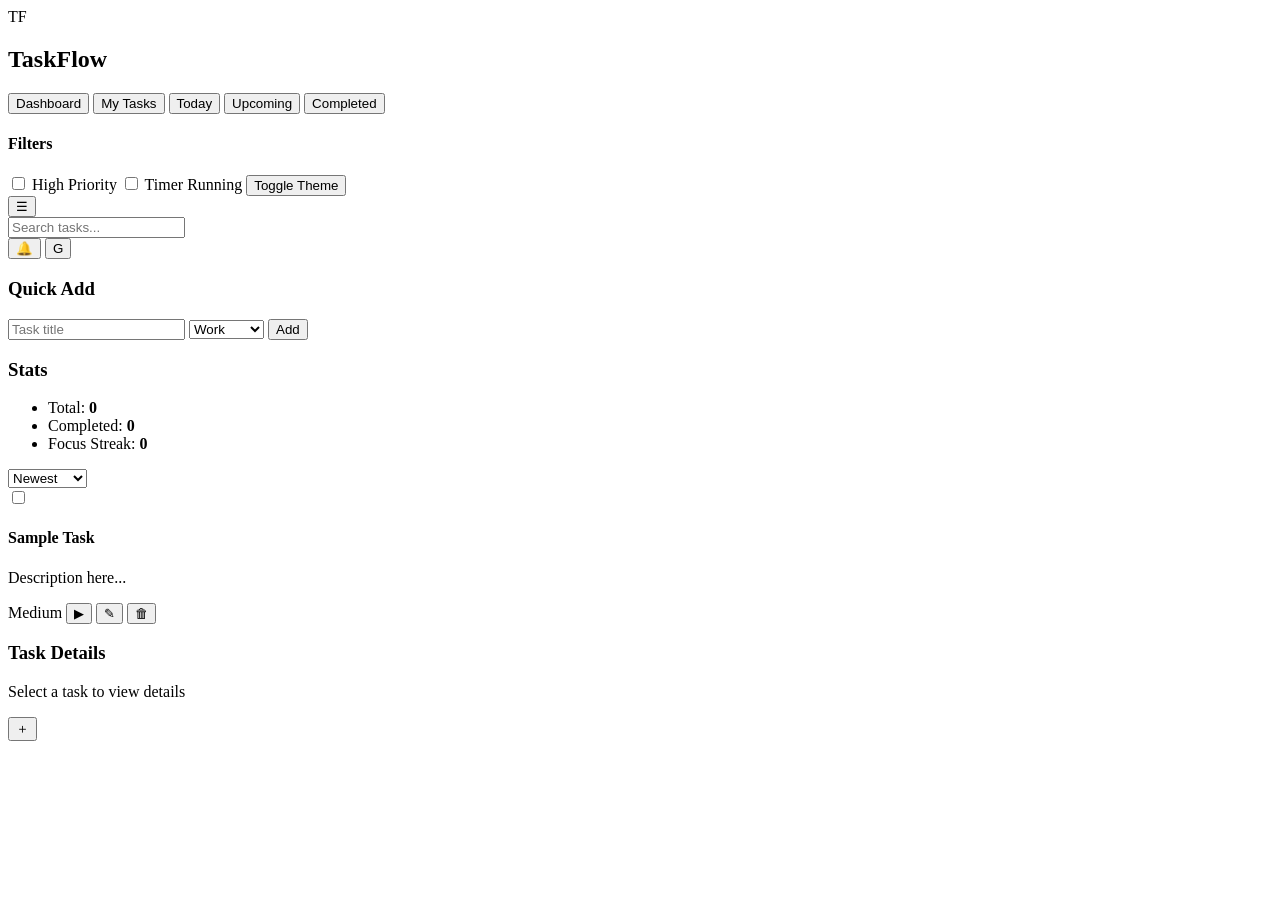
==== index.html @ e6b01290 "final code" ====
<!doctype html>
<html lang="en">
<head>
  <meta charset="utf-8" />
  <meta name="viewport" content="width=device-width,initial-scale=1" />
  <title>TaskFlow — Smart To-Do Dashboard</title>

  <!-- CSS -->
  <link rel="stylesheet" href="./style.css" />
</head>

<body>
  <div id="app" class="app">
    
    <!-- Sidebar -->
    <aside class="sidebar" id="sidebar">
      <div class="brand">
        <div class="logo">TF</div>
        <h1 class="app-name">TaskFlow</h1>
      </div>

      <nav class="nav">
        <button class="nav-item active">Dashboard</button>
        <button class="nav-item">My Tasks</button>
        <button class="nav-item">Today</button>
        <button class="nav-item">Upcoming</button>
        <button class="nav-item">Completed</button>
      </nav>

      <div class="sidebar-footer">
        <h4>Filters</h4>
        <label><input type="checkbox" /> High Priority</label>
        <label><input type="checkbox" /> Timer Running</label>
        <button class="btn small">Toggle Theme</button>
      </div>
    </aside>

    <!-- Main -->
    <div class="main-area">

      <!-- Header -->
      <header class="header">
        <div class="header-left">
          <button id="sidebar-toggle" class="icon-btn">☰</button>
          <div class="search">
            <input type="search" placeholder="Search tasks..." />
          </div>
        </div>

        <div class="header-right">
          <button class="icon-btn">🔔</button>
          <button class="avatar">G</button>
        </div>
      </header>

      <!-- Content -->
      <div class="content">

        <!-- Column A -->
        <section class="col col-stats">
          <div class="card">
            <h3>Quick Add</h3>
            <form id="quick-add" class="quick-add" onsubmit="return false;">
              <input id="q-title" type="text" placeholder="Task title" />
              <select id="q-category">
                <option>Work</option>
                <option>Study</option>
                <option>Personal</option>
              </select>
              <button class="btn" type="submit">Add</button>
            </form>
          </div>

          <div class="card stats">
            <h3>Stats</h3>
            <ul>
              <li>Total: <strong id="stat-total">0</strong></li>
              <li>Completed: <strong id="stat-completed">0</strong></li>
              <li>Focus Streak: <strong id="stat-streak">0</strong></li>
            </ul>
          </div>
        </section>

        <!-- Column B -->
        <main class="col col-list">
          <div class="toolbar card">
            <select id="sort">
              <option value="newest">Newest</option>
              <option value="due">Due Date</option>
              <option value="priority">Priority</option>
            </select>
          </div>

          <div id="task-list" class="task-list">
            <!-- Example Card -->
            <article class="task-card card">
              <div class="task-left">
                <input type="checkbox" />
                <div>
                  <h4 class="task-title">Sample Task</h4>
                  <p class="task-desc">Description here...</p>
                </div>
              </div>
              <div class="task-right">
                <span class="badge priority-medium">Medium</span>
                <button class="icon-btn small">▶</button>
                <button class="icon-btn small">✎</button>
                <button class="icon-btn small">🗑</button>
              </div>
            </article>
          </div>
        </main>

        <!-- Column C -->
        <aside class="col col-detail">
          <div class="card">
            <h3>Task Details</h3>
            <p id="detail-empty">Select a task to view details</p>
          </div>
        </aside>

      </div>
    </div>

    <!-- Floating Add Button -->
    <button id="fab" class="fab">＋</button>

  </div>

  <!-- JS Files -->
  <script type="module" src="./js/main.js"></script>
</body>
</html>
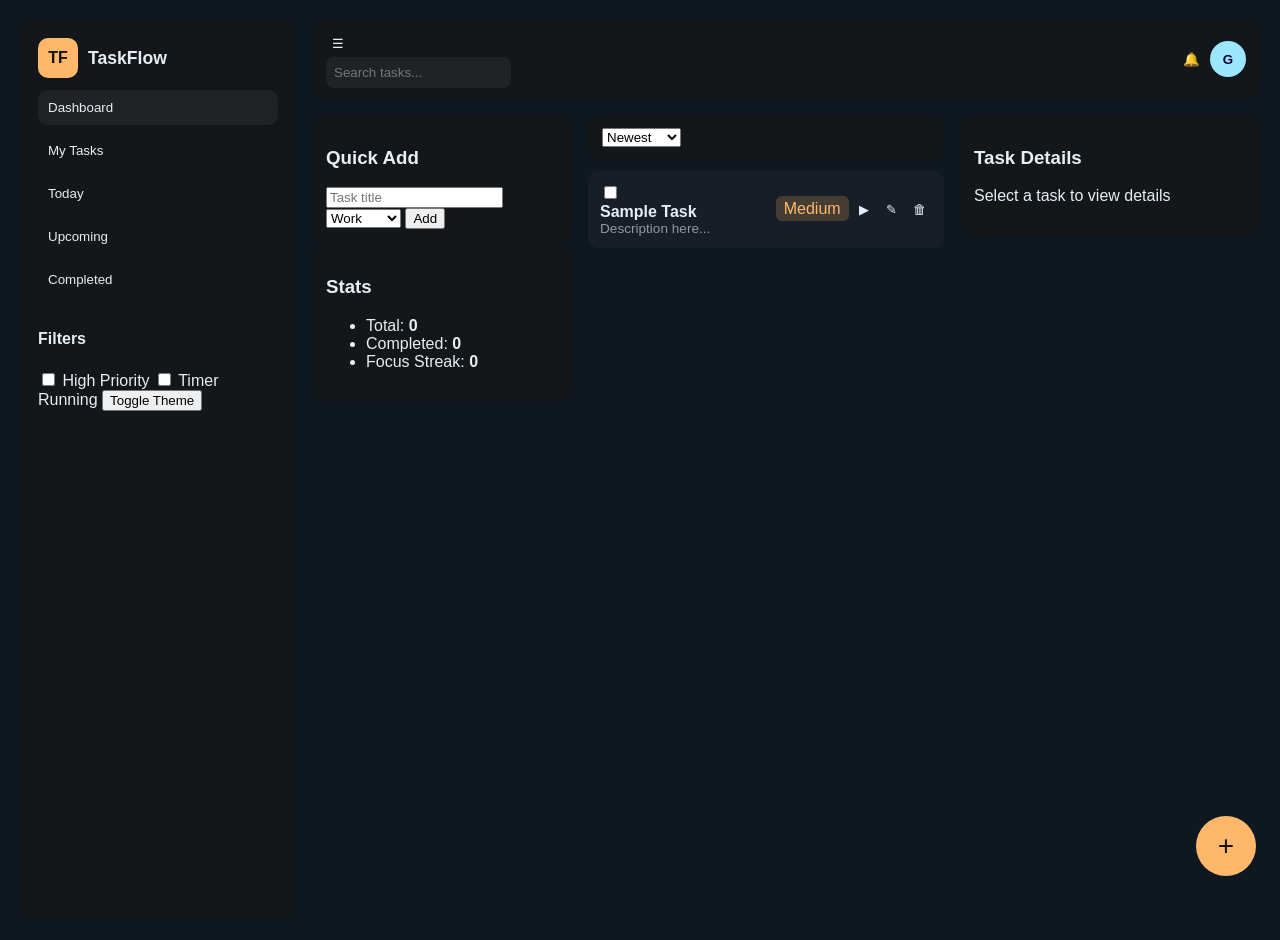
==== commit 774ccc97: "final code" ====
--- a/index.html
+++ b/index.html
@@ -6,7 +6,7 @@
   <title>TaskFlow — Smart To-Do Dashboard</title>
 
   <!-- CSS -->
-  <link rel="stylesheet" href="./style.css" />
+  <link rel="stylesheet" href=" style.css" />
 </head>
 
 <body>
@@ -123,11 +123,11 @@
     </div>
 
     <!-- Floating Add Button -->
-    <button id="fab" class="fab">＋</button>
+    <button id="fab" class="fab">+</button>
 
   </div>
 
   <!-- JS Files -->
-  <script type="module" src="./js/main.js"></script>
+  <script type="module" src="./src/js/main.js"></script>
 </body>
 </html>
--- a/style.css
+++ b/style.css
@@ -0,0 +1,183 @@
+:root{
+  --bg:#0f1720;
+  --surface:#121518;
+  --card:#14171a;
+  --text:#e6eef3;
+  --muted:#9099a2;
+  --accent:#ffb86b;
+  --radius:12px;
+  --gap:16px;
+}
+
+body{
+  margin:0;
+  background:var(--bg);
+  color:var(--text);
+  font-family: Inter, sans-serif;
+}
+
+/* App Layout */
+.app{
+  display:flex;
+  min-height:100vh;
+  padding:20px;
+  gap:var(--gap);
+}
+
+/* Sidebar */
+.sidebar{
+  width:240px;
+  background:var(--card);
+  border-radius:var(--radius);
+  padding:18px;
+  display:flex;
+  flex-direction:column;
+  gap:12px;
+}
+.brand{
+  display:flex;
+  align-items:center;
+  gap:10px;
+}
+.logo{
+  background:var(--accent);
+  color:#111;
+  font-weight:700;
+  width:40px;height:40px;
+  display:flex;
+  align-items:center;
+  justify-content:center;
+  border-radius:10px;
+}
+.app-name{
+  margin:0;
+  font-size:1.1rem;
+}
+
+.nav{
+  display:flex;
+  flex-direction:
+  column;gap:8px;
+}
+.nav-item{
+  border:0;
+  padding:10px;
+  border-radius:10px;
+  background:transparent;
+  color:var(--text);
+  text-align:left;
+  cursor:pointer;
+}
+.nav-item.active{
+  background:rgba(255,255,255,0.05); 
+}
+
+/* Main area */
+.main-area{
+  flex:1;
+  display:flex;
+  flex-direction:column;
+  gap:var(--gap);
+}
+
+/* Header */
+.header{
+  display:flex;
+  justify-content:space-between;
+  align-items:center;
+  padding:10px 14px;
+  background:var(--card);
+  border-radius:var(--radius);
+}
+.search input{
+  padding:8px;
+  border-radius:8px;
+  border:0;
+  background:rgba(255,255,255,0.05);
+  color:var(--text);
+}
+
+/* Icons */
+.icon-btn{
+  border:0;
+  background:transparent;
+  color:var(--text);
+  cursor:pointer;
+  padding:6px;
+}
+.avatar{
+  width:36px;height:36px;
+  border-radius:50%;
+  background:#9be7ff;
+  color:#003;
+  border:0;
+  font-weight:700;
+  cursor:pointer;
+}
+
+/* Grid content */
+.content{
+  display:grid;
+  grid-template-columns: 260px 1fr 300px;
+  gap:var(--gap);
+}
+
+/* Columns */
+.card{
+  background:var(--card);
+  border-radius:var(--radius);
+  padding:14px;
+}
+
+.task-list{
+  display:flex;
+  flex-direction:column;
+  gap:12px;
+  margin-top:10px;
+}
+
+.task-card{
+  display:flex;
+  justify-content:space-between;
+  background:rgba(255,255,255,0.03);
+  border-radius:10px;
+  padding:12px;
+  align-items:center;
+}
+.task-title{
+  margin:0;
+  font-size:1rem;
+}
+.task-desc{
+  margin:0;
+  font-size:0.85rem;
+  color:var(--muted);
+}
+
+.badge{
+  padding:4px 8px;
+  border-radius:6px;
+}
+.priority-medium{
+    background:rgba(255,184,107,0.2);
+    color:var(--accent);
+}
+
+/* FAB */
+.fab{
+  position:fixed;
+  right:24px; bottom:24px;
+  width:60px;height:60px;
+  background:var(--accent);
+  border-radius:50%;
+  border:0;
+  font-size:28px;
+  cursor:pointer;
+  color:#111;
+}
+
+/* Responsive */
+@media(max-width:900px){
+  .content{grid-template-columns: 1fr;}
+  .sidebar{display:none;}
+}
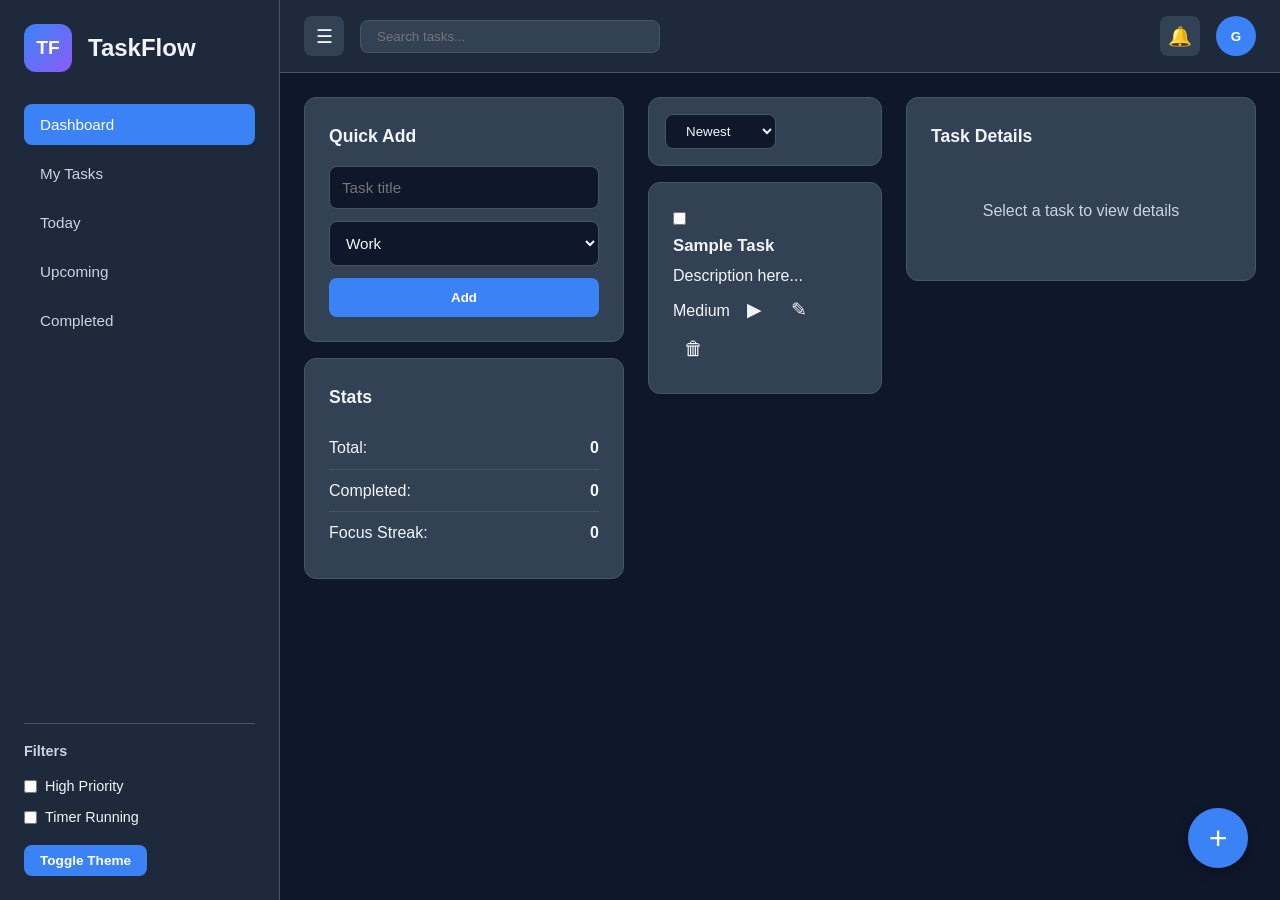
==== commit 98836b23: "final code" ====
--- a/index.html
+++ b/index.html
@@ -128,6 +128,6 @@
   </div>
 
   <!-- JS Files -->
-  <script type="module" src="./src/js/main.js"></script>
+  <script type="module" src="main.js"></script>
 </body>
-</html>
+</html>
--- a/style.css
+++ b/style.css
@@ -1,183 +1,601 @@
-:root{
-  --bg:#0f1720;
-  --surface:#121518;
-  --card:#14171a;
-  --text:#e6eef3;
-  --muted:#9099a2;
-  --accent:#ffb86b;
-  --radius:12px;
-  --gap:16px;
-}
-
-body{
-  margin:0;
-  background:var(--bg);
-  color:var(--text);
-  font-family: Inter, sans-serif;
-}
-
-/* App Layout */
-.app{
-  display:flex;
-  min-height:100vh;
-  padding:20px;
-  gap:var(--gap);
+:root {
+  --bg-primary: #0f172a;
+  --bg-secondary: #1e293b;
+  --bg-card: #334155;
+  --text-primary: #f1f5f9;
+  --text-secondary: #cbd5e1;
+  --accent: #3b82f6;
+  --accent-hover: #2563eb;
+  --success: #10b981;
+  --warning: #f59e0b;
+  --danger: #ef4444;
+  --border: #475569;
+}
+
+[data-theme="light"] {
+  --bg-primary: #f8fafc;
+  --bg-secondary: #e2e8f0;
+  --bg-card: #ffffff;
+  --text-primary: #0f172a;
+  --text-secondary: #475569;
+  --border: #cbd5e1;
+}
+
+* {
+  margin: 0;
+  padding: 0;
+  box-sizing: border-box;
+}
+
+body {
+  font-family: -apple-system, BlinkMacSystemFont, 'Segoe UI', Roboto, sans-serif;
+  background: var(--bg-primary);
+  color: var(--text-primary);
+  line-height: 1.6;
+}
+
+.app {
+  display: grid;
+  grid-template-columns: 280px 1fr;
+  height: 100vh;
+  overflow: hidden;
 }
 
 /* Sidebar */
-.sidebar{
-  width:240px;
-  background:var(--card);
-  border-radius:var(--radius);
-  padding:18px;
-  display:flex;
-  flex-direction:column;
-  gap:12px;
-}
-.brand{
-  display:flex;
-  align-items:center;
-  gap:10px;
-}
-.logo{
-  background:var(--accent);
-  color:#111;
-  font-weight:700;
-  width:40px;height:40px;
-  display:flex;
-  align-items:center;
-  justify-content:center;
-  border-radius:10px;
-}
-.app-name{
-  margin:0;
-  font-size:1.1rem;
-}
-
-.nav{
-  display:flex;
-  flex-direction:
-  column;gap:8px;
-}
-.nav-item{
-  border:0;
-  padding:10px;
-  border-radius:10px;
-  background:transparent;
-  color:var(--text);
-  text-align:left;
-  cursor:pointer;
-}
-.nav-item.active{
-  background:rgba(255,255,255,0.05); 
-}
-
-/* Main area */
-.main-area{
-  flex:1;
-  display:flex;
-  flex-direction:column;
-  gap:var(--gap);
-}
-
-/* Header */
-.header{
-  display:flex;
-  justify-content:space-between;
-  align-items:center;
-  padding:10px 14px;
-  background:var(--card);
-  border-radius:var(--radius);
-}
-.search input{
-  padding:8px;
-  border-radius:8px;
-  border:0;
-  background:rgba(255,255,255,0.05);
-  color:var(--text);
-}
-
-/* Icons */
-.icon-btn{
-  border:0;
-  background:transparent;
-  color:var(--text);
-  cursor:pointer;
-  padding:6px;
-}
-.avatar{
-  width:36px;height:36px;
-  border-radius:50%;
-  background:#9be7ff;
-  color:#003;
-  border:0;
-  font-weight:700;
-  cursor:pointer;
-}
-
-/* Grid content */
-.content{
-  display:grid;
-  grid-template-columns: 260px 1fr 300px;
-  gap:var(--gap);
-}
-
-/* Columns */
-.card{
-  background:var(--card);
-  border-radius:var(--radius);
-  padding:14px;
-}
-
-.task-list{
-  display:flex;
-  flex-direction:column;
-  gap:12px;
-  margin-top:10px;
-}
-
-.task-card{
-  display:flex;
-  justify-content:space-between;
-  background:rgba(255,255,255,0.03);
-  border-radius:10px;
-  padding:12px;
-  align-items:center;
-}
-.task-title{
-  margin:0;
-  font-size:1rem;
-}
-.task-desc{
-  margin:0;
-  font-size:0.85rem;
-  color:var(--muted);
-}
-
-.badge{
-  padding:4px 8px;
-  border-radius:6px;
-}
-.priority-medium{
-    background:rgba(255,184,107,0.2);
-    color:var(--accent);
+.sidebar {
+  background: var(--bg-secondary);
+  padding: 1.5rem;
+  display: flex;
+  flex-direction: column;
+  border-right: 1px solid var(--border);
+  transition: transform 0.3s;
+}
+
+.sidebar.hidden {
+  transform: translateX(-100%);
+}
+
+.brand {
+  display: flex;
+  align-items: center;
+  gap: 1rem;
+  margin-bottom: 2rem;
+}
+
+.logo {
+  width: 48px;
+  height: 48px;
+  background: linear-gradient(135deg, var(--accent), #8b5cf6);
+  border-radius: 12px;
+  display: flex;
+  align-items: center;
+  justify-content: center;
+  font-weight: bold;
+  font-size: 1.2rem;
+  color: white;
+}
+
+.app-name {
+  font-size: 1.5rem;
+  font-weight: 700;
+}
+
+.nav {
+  display: flex;
+  flex-direction: column;
+  gap: 0.5rem;
+  margin-bottom: auto;
+}
+
+.nav-item {
+  padding: 0.75rem 1rem;
+  background: transparent;
+  border: none;
+  color: var(--text-secondary);
+  text-align: left;
+  border-radius: 8px;
+  cursor: pointer;
+  transition: all 0.2s;
+  font-size: 0.95rem;
+}
+
+.nav-item:hover {
+  background: var(--bg-card);
+  color: var(--text-primary);
+}
+
+.nav-item.active {
+  background: var(--accent);
+  color: white;
+}
+
+.sidebar-footer {
+  padding-top: 1rem;
+  border-top: 1px solid var(--border);
+}
+
+.sidebar-footer h4 {
+  margin-bottom: 0.75rem;
+  font-size: 0.9rem;
+  color: var(--text-secondary);
+}
+
+.sidebar-footer label {
+  display: flex;
+  align-items: center;
+  gap: 0.5rem;
+  margin-bottom: 0.5rem;
+  font-size: 0.9rem;
+  cursor: pointer;
+}
+
+/* Main Area */
+.main-area {
+  display: flex;
+  flex-direction: column;
+  overflow: hidden;
+}
+
+.header {
+  background: var(--bg-secondary);
+  padding: 1rem 1.5rem;
+  display: flex;
+  justify-content: space-between;
+  align-items: center;
+  border-bottom: 1px solid var(--border);
+}
+
+.header-left, .header-right {
+  display: flex;
+  align-items: center;
+  gap: 1rem;
+}
+
+.search input {
+  padding: 0.5rem 1rem;
+  background: var(--bg-card);
+  border: 1px solid var(--border);
+  border-radius: 8px;
+  color: var(--text-primary);
+  width: 300px;
+}
+
+.icon-btn {
+  width: 40px;
+  height: 40px;
+  border-radius: 8px;
+  border: none;
+  background: var(--bg-card);
+  color: var(--text-primary);
+  cursor: pointer;
+  font-size: 1.2rem;
+  transition: all 0.2s;
+}
+
+.icon-btn:hover {
+  background: var(--border);
+}
+
+.avatar {
+  width: 40px;
+  height: 40px;
+  border-radius: 50%;
+  border: none;
+  background: var(--accent);
+  color: white;
+  font-weight: bold;
+  cursor: pointer;
+}
+
+/* Content */
+.content {
+  display: grid;
+  grid-template-columns: 320px 1fr 350px;
+  gap: 1.5rem;
+  padding: 1.5rem;
+  overflow: auto;
+  height: calc(100vh - 73px);
+}
+
+.col {
+  display: flex;
+  flex-direction: column;
+  gap: 1rem;
+}
+
+.card {
+  background: var(--bg-card);
+  padding: 1.5rem;
+  border-radius: 12px;
+  border: 1px solid var(--border);
+}
+
+.card h3 {
+  margin-bottom: 1rem;
+  font-size: 1.1rem;
+}
+
+/* Quick Add */
+.quick-add {
+  display: flex;
+  flex-direction: column;
+  gap: 0.75rem;
+}
+
+.quick-add input, .quick-add select {
+  padding: 0.75rem;
+  background: var(--bg-primary);
+  border: 1px solid var(--border);
+  border-radius: 8px;
+  color: var(--text-primary);
+  font-size: 0.95rem;
+}
+
+.btn {
+  padding: 0.75rem 1.5rem;
+  background: var(--accent);
+  color: white;
+  border: none;
+  border-radius: 8px;
+  cursor: pointer;
+  font-weight: 600;
+  transition: all 0.2s;
+}
+
+.btn:hover {
+  background: var(--accent-hover);
+}
+
+.btn.small {
+  padding: 0.5rem 1rem;
+  font-size: 0.85rem;
+  margin-top: 0.5rem;
+}
+
+/* Stats */
+.stats ul {
+  list-style: none;
+}
+
+.stats li {
+  padding: 0.5rem 0;
+  display: flex;
+  justify-content: space-between;
+  border-bottom: 1px solid var(--border);
+}
+
+.stats li:last-child {
+  border-bottom: none;
+}
+
+/* Toolbar */
+.toolbar {
+  padding: 1rem;
+  display: flex;
+  gap: 1rem;
+}
+
+.toolbar select {
+  padding: 0.5rem 1rem;
+  background: var(--bg-primary);
+  border: 1px solid var(--border);
+  border-radius: 8px;
+  color: var(--text-primary);
+}
+
+/* Task List */
+.task-list {
+  display: flex;
+  flex-direction: column;
+  gap: 1rem;
+}
+
+.task-item {
+  background: var(--bg-card);
+  padding: 1.25rem;
+  border-radius: 12px;
+  border: 1px solid var(--border);
+  cursor: pointer;
+  transition: all 0.2s;
+}
+
+.task-item:hover {
+  border-color: var(--accent);
+  transform: translateY(-2px);
+}
+
+.task-item.selected {
+  border-color: var(--accent);
+  box-shadow: 0 0 0 2px rgba(59, 130, 246, 0.2);
+}
+
+.task-header {
+  display: flex;
+  justify-content: space-between;
+  align-items: start;
+  margin-bottom: 0.75rem;
+}
+
+.task-title {
+  font-weight: 600;
+  font-size: 1.05rem;
+  margin-bottom: 0.25rem;
+}
+
+.task-category {
+  display: inline-block;
+  padding: 0.25rem 0.75rem;
+  background: var(--accent);
+  color: white;
+  border-radius: 6px;
+  font-size: 0.75rem;
+  font-weight: 600;
+}
+
+.task-category.Work { background: #3b82f6; }
+.task-category.Study { background: #8b5cf6; }
+.task-category.Personal { background: #10b981; }
+
+.task-meta {
+  display: flex;
+  gap: 1rem;
+  font-size: 0.85rem;
+  color: var(--text-secondary);
+  margin-bottom: 0.75rem;
+}
+
+.task-timer {
+  display: flex;
+  align-items: center;
+  gap: 0.5rem;
+  padding: 0.5rem;
+  background: var(--bg-primary);
+  border-radius: 6px;
+  margin-bottom: 0.75rem;
+}
+
+.timer-display {
+  font-family: 'Courier New', monospace;
+  font-weight: bold;
+  font-size: 1.1rem;
+}
+
+.task-actions {
+  display: flex;
+  gap: 0.5rem;
+}
+
+.task-actions button {
+  padding: 0.4rem 0.75rem;
+  border: none;
+  border-radius: 6px;
+  cursor: pointer;
+  font-size: 0.85rem;
+  transition: all 0.2s;
+}
+
+.btn-timer {
+  background: var(--success);
+  color: white;
+}
+
+.btn-timer:hover {
+  background: #059669;
+}
+
+.btn-timer.running {
+  background: var(--warning);
+}
+
+.btn-edit {
+  background: var(--accent);
+  color: white;
+}
+
+.btn-edit:hover {
+  background: var(--accent-hover);
+}
+
+.btn-delete {
+  background: var(--danger);
+  color: white;
+}
+
+.btn-delete:hover {
+  background: #dc2626;
+}
+
+.btn-complete {
+  background: var(--success);
+  color: white;
+}
+
+.task-item.completed {
+  opacity: 0.6;
+}
+
+.task-item.completed .task-title {
+  text-decoration: line-through;
+}
+
+/* Task Details */
+#detail-empty {
+  color: var(--text-secondary);
+  text-align: center;
+  padding: 2rem;
+}
+
+.detail-content {
+  display: flex;
+  flex-direction: column;
+  gap: 1rem;
+}
+
+.detail-row {
+  display: flex;
+  flex-direction: column;
+  gap: 0.25rem;
+}
+
+.detail-label {
+  font-size: 0.85rem;
+  color: var(--text-secondary);
+  font-weight: 600;
+}
+
+.detail-value {
+  font-size: 1rem;
 }
 
 /* FAB */
-.fab{
-  position:fixed;
-  right:24px; bottom:24px;
-  width:60px;height:60px;
-  background:var(--accent);
-  border-radius:50%;
-  border:0;
-  font-size:28px;
-  cursor:pointer;
-  color:#111;
+.fab {
+  position: fixed;
+  bottom: 2rem;
+  right: 2rem;
+  width: 60px;
+  height: 60px;
+  border-radius: 50%;
+  background: var(--accent);
+  color: white;
+  border: none;
+  font-size: 2rem;
+  cursor: pointer;
+  box-shadow: 0 4px 12px rgba(0, 0, 0, 0.3);
+  transition: all 0.2s;
+}
+
+.fab:hover {
+  background: var(--accent-hover);
+  transform: scale(1.1);
+}
+
+/* Modal */
+.modal {
+  position: fixed;
+  top: 0;
+  left: 0;
+  width: 100%;
+  height: 100%;
+  background: rgba(0, 0, 0, 0.7);
+  display: flex;
+  align-items: center;
+  justify-content: center;
+  z-index: 1000;
+}
+
+.modal-content {
+  background: var(--bg-card);
+  padding: 2rem;
+  border-radius: 12px;
+  width: 90%;
+  max-width: 500px;
+  border: 1px solid var(--border);
+}
+
+.modal-content h2 {
+  margin-bottom: 1.5rem;
+}
+
+.form-group {
+  margin-bottom: 1rem;
+}
+
+.form-group label {
+  display: block;
+  margin-bottom: 0.5rem;
+  font-weight: 600;
+  font-size: 0.9rem;
+}
+
+.form-group input,
+.form-group select,
+.form-group textarea {
+  width: 100%;
+  padding: 0.75rem;
+  background: var(--bg-primary);
+  border: 1px solid var(--border);
+  border-radius: 8px;
+  color: var(--text-primary);
+  font-size: 0.95rem;
+}
+
+.form-group textarea {
+  resize: vertical;
+  min-height: 80px;
+}
+
+.modal-actions {
+  display: flex;
+  gap: 1rem;
+  margin-top: 1.5rem;
+}
+
+.modal-actions button {
+  flex: 1;
+}
+
+.btn-secondary {
+  background: var(--bg-primary);
+  color: var(--text-primary);
+}
+
+.btn-secondary:hover {
+  background: var(--border);
+}
+
+/* Priority Badge */
+.priority-badge {
+  display: inline-block;
+  padding: 0.25rem 0.5rem;
+  border-radius: 4px;
+  font-size: 0.75rem;
+  font-weight: 600;
+}
+
+.priority-High {
+  background: rgba(239, 68, 68, 0.2);
+  color: #ef4444;
+}
+
+.priority-Medium {
+  background: rgba(245, 158, 11, 0.2);
+  color: #f59e0b;
+}
+
+.priority-Low {
+  background: rgba(16, 185, 129, 0.2);
+  color: #10b981;
 }
 
 /* Responsive */
-@media(max-width:900px){
-  .content{grid-template-columns: 1fr;}
-  .sidebar{display:none;}
+@media (max-width: 1200px) {
+  .content {
+    grid-template-columns: 300px 1fr;
+  }
+  .col-detail {
+    display: none;
+  }
+}
+
+@media (max-width: 768px) {
+  .app {
+    grid-template-columns: 1fr;
+  }
+  .sidebar {
+    position: fixed;
+    left: 0;
+    top: 0;
+    height: 100vh;
+    z-index: 100;
+    transform: translateX(-100%);
+  }
+  .sidebar.show {
+    transform: translateX(0);
+  }
+  .content {
+    grid-template-columns: 1fr;
+  }
+  .col-stats {
+    order: 2;
+  }
 }
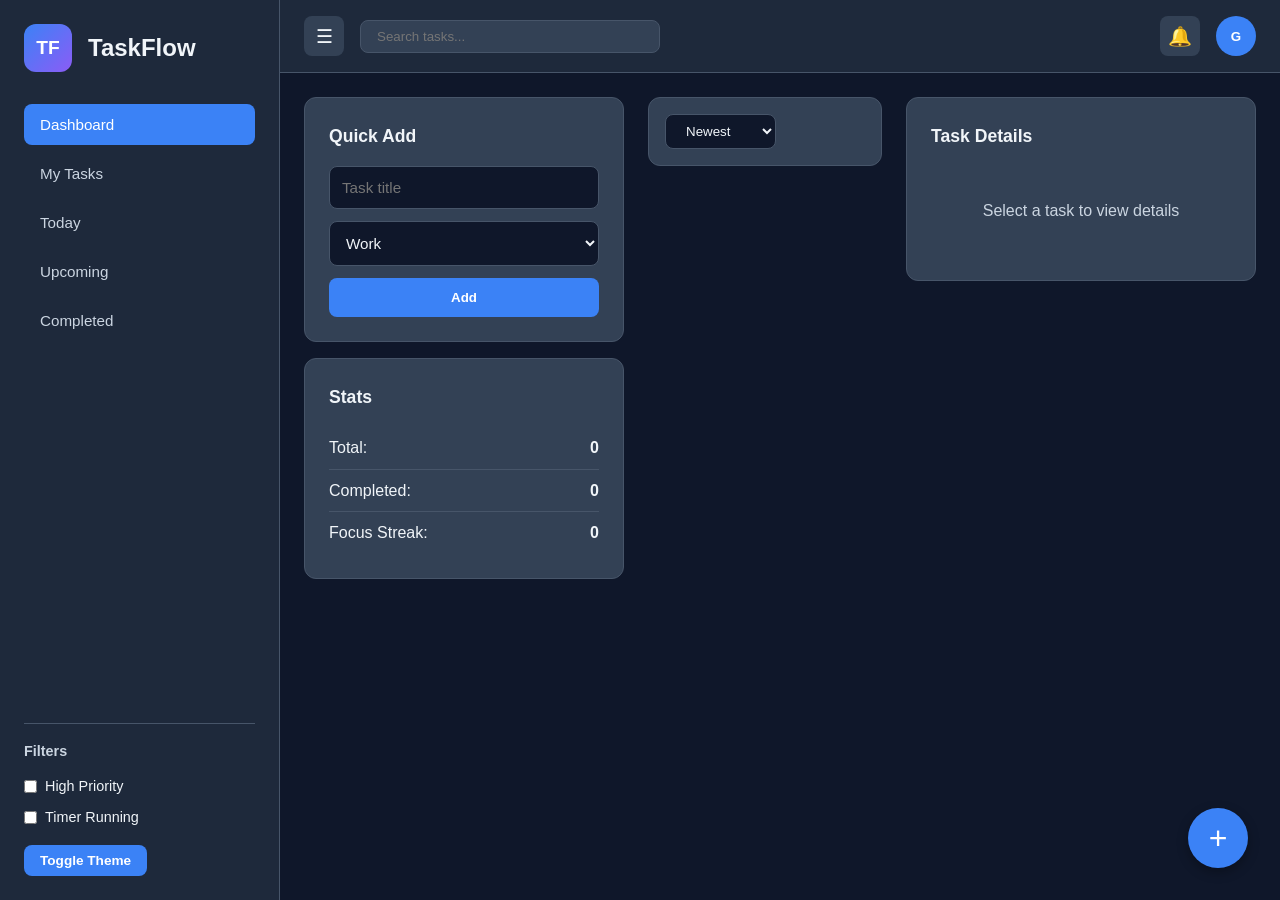
==== commit 45012bc9: "final code" ====
--- a/index.html
+++ b/index.html
@@ -3,10 +3,8 @@
 <head>
   <meta charset="utf-8" />
   <meta name="viewport" content="width=device-width,initial-scale=1" />
-  <title>TaskFlow — Smart To-Do Dashboard</title>
-
-  <!-- CSS -->
-  <link rel="stylesheet" href=" style.css" />
+  <title>TaskFlow – Smart To-Do Dashboard</title>
+  <link rel="stylesheet" href="style.css" />
 </head>
 
 <body>
@@ -29,9 +27,9 @@
 
       <div class="sidebar-footer">
         <h4>Filters</h4>
-        <label><input type="checkbox" /> High Priority</label>
-        <label><input type="checkbox" /> Timer Running</label>
-        <button class="btn small">Toggle Theme</button>
+        <label><input type="checkbox" id="filter-priority" /> High Priority</label>
+        <label><input type="checkbox" id="filter-timer" /> Timer Running</label>
+        <button class="btn small" id="theme-toggle">Toggle Theme</button>
       </div>
     </aside>
 
@@ -43,7 +41,7 @@
         <div class="header-left">
           <button id="sidebar-toggle" class="icon-btn">☰</button>
           <div class="search">
-            <input type="search" placeholder="Search tasks..." />
+            <input type="search" id="search-input" placeholder="Search tasks..." />
           </div>
         </div>
 
@@ -60,8 +58,8 @@
         <section class="col col-stats">
           <div class="card">
             <h3>Quick Add</h3>
-            <form id="quick-add" class="quick-add" onsubmit="return false;">
-              <input id="q-title" type="text" placeholder="Task title" />
+            <form id="quick-add" class="quick-add">
+              <input id="q-title" type="text" placeholder="Task title" required />
               <select id="q-category">
                 <option>Work</option>
                 <option>Study</option>
@@ -91,24 +89,7 @@
             </select>
           </div>
 
-          <div id="task-list" class="task-list">
-            <!-- Example Card -->
-            <article class="task-card card">
-              <div class="task-left">
-                <input type="checkbox" />
-                <div>
-                  <h4 class="task-title">Sample Task</h4>
-                  <p class="task-desc">Description here...</p>
-                </div>
-              </div>
-              <div class="task-right">
-                <span class="badge priority-medium">Medium</span>
-                <button class="icon-btn small">▶</button>
-                <button class="icon-btn small">✎</button>
-                <button class="icon-btn small">🗑</button>
-              </div>
-            </article>
-          </div>
+          <div id="task-list" class="task-list"></div>
         </main>
 
         <!-- Column C -->
@@ -127,7 +108,6 @@
 
   </div>
 
-  <!-- JS Files -->
   <script type="module" src="main.js"></script>
 </body>
 </html>
--- a/style.css
+++ b/style.css
@@ -170,6 +170,9 @@
   cursor: pointer;
   font-size: 1.2rem;
   transition: all 0.2s;
+  display: flex;
+  align-items: center;
+  justify-content: center;
 }
 
 .icon-btn:hover {
@@ -283,25 +286,28 @@
   color: var(--text-primary);
 }
 
-/* Task List */
+/* Task List - NEW COMPACT DESIGN */
 .task-list {
   display: flex;
   flex-direction: column;
-  gap: 1rem;
+  gap: 0.5rem;
 }
 
 .task-item {
   background: var(--bg-card);
-  padding: 1.25rem;
-  border-radius: 12px;
+  padding: 0.75rem 1rem;
+  border-radius: 8px;
   border: 1px solid var(--border);
-  cursor: pointer;
+  display: flex;
+  align-items: center;
+  gap: 0.75rem;
   transition: all 0.2s;
+  position: relative;
 }
 
 .task-item:hover {
   border-color: var(--accent);
-  transform: translateY(-2px);
+  background: rgba(59, 130, 246, 0.05);
 }
 
 .task-item.selected {
@@ -309,113 +315,131 @@
   box-shadow: 0 0 0 2px rgba(59, 130, 246, 0.2);
 }
 
-.task-header {
-  display: flex;
-  justify-content: space-between;
-  align-items: start;
-  margin-bottom: 0.75rem;
+.task-item.completed {
+  opacity: 0.6;
+}
+
+.task-item.completed .task-title {
+  text-decoration: line-through;
+}
+
+/* Radio Button */
+.task-radio {
+  flex-shrink: 0;
+  width: 20px;
+  height: 20px;
+  cursor: pointer;
+  accent-color: var(--success);
+}
+
+/* Task Content */
+.task-content {
+  flex: 1;
+  display: flex;
+  align-items: center;
+  gap: 0.75rem;
+  min-width: 0;
+  cursor: pointer;
 }
 
 .task-title {
-  font-weight: 600;
-  font-size: 1.05rem;
-  margin-bottom: 0.25rem;
+  font-weight: 500;
+  font-size: 0.95rem;
+  white-space: nowrap;
+  overflow: hidden;
+  text-overflow: ellipsis;
+  flex: 1;
+  min-width: 0;
+}
+
+.task-badges {
+  display: flex;
+  align-items: center;
+  gap: 0.5rem;
+  flex-shrink: 0;
 }
 
 .task-category {
   display: inline-block;
-  padding: 0.25rem 0.75rem;
+  padding: 0.2rem 0.5rem;
   background: var(--accent);
   color: white;
-  border-radius: 6px;
-  font-size: 0.75rem;
+  border-radius: 4px;
+  font-size: 0.7rem;
   font-weight: 600;
+  white-space: nowrap;
 }
 
 .task-category.Work { background: #3b82f6; }
 .task-category.Study { background: #8b5cf6; }
 .task-category.Personal { background: #10b981; }
 
-.task-meta {
-  display: flex;
-  gap: 1rem;
-  font-size: 0.85rem;
+.priority-badge {
+  display: inline-block;
+  padding: 0.2rem 0.5rem;
+  border-radius: 4px;
+  font-size: 0.7rem;
+  font-weight: 600;
+  white-space: nowrap;
+}
+
+.priority-High {
+  background: rgba(239, 68, 68, 0.2);
+  color: #ef4444;
+}
+
+.priority-Medium {
+  background: rgba(245, 158, 11, 0.2);
+  color: #f59e0b;
+}
+
+.priority-Low {
+  background: rgba(16, 185, 129, 0.2);
+  color: #10b981;
+}
+
+.task-timer-badge {
+  font-size: 0.75rem;
   color: var(--text-secondary);
-  margin-bottom: 0.75rem;
-}
-
-.task-timer {
-  display: flex;
-  align-items: center;
-  gap: 0.5rem;
-  padding: 0.5rem;
+  font-family: 'Courier New', monospace;
+  white-space: nowrap;
+}
+
+/* Task Actions */
+.task-actions {
+  display: flex;
+  align-items: center;
+  gap: 0.25rem;
+  flex-shrink: 0;
+}
+
+.task-action-btn {
+  width: 32px;
+  height: 32px;
+  border-radius: 6px;
+  border: none;
+  background: transparent;
+  color: var(--text-secondary);
+  cursor: pointer;
+  font-size: 1rem;
+  display: flex;
+  align-items: center;
+  justify-content: center;
+  transition: all 0.2s;
+}
+
+.task-action-btn:hover {
   background: var(--bg-primary);
-  border-radius: 6px;
-  margin-bottom: 0.75rem;
-}
-
-.timer-display {
-  font-family: 'Courier New', monospace;
-  font-weight: bold;
-  font-size: 1.1rem;
-}
-
-.task-actions {
-  display: flex;
-  gap: 0.5rem;
-}
-
-.task-actions button {
-  padding: 0.4rem 0.75rem;
-  border: none;
-  border-radius: 6px;
-  cursor: pointer;
-  font-size: 0.85rem;
-  transition: all 0.2s;
-}
-
-.btn-timer {
-  background: var(--success);
-  color: white;
-}
-
-.btn-timer:hover {
-  background: #059669;
-}
-
-.btn-timer.running {
-  background: var(--warning);
-}
-
-.btn-edit {
-  background: var(--accent);
-  color: white;
-}
-
-.btn-edit:hover {
-  background: var(--accent-hover);
-}
-
-.btn-delete {
-  background: var(--danger);
-  color: white;
-}
-
-.btn-delete:hover {
-  background: #dc2626;
-}
-
-.btn-complete {
-  background: var(--success);
-  color: white;
-}
-
-.task-item.completed {
-  opacity: 0.6;
-}
-
-.task-item.completed .task-title {
-  text-decoration: line-through;
+  color: var(--text-primary);
+}
+
+.task-action-btn.timer-running {
+  color: var(--warning);
+  background: rgba(245, 158, 11, 0.1);
+}
+
+.task-action-btn.timer-running:hover {
+  background: rgba(245, 158, 11, 0.2);
 }
 
 /* Task Details */
@@ -445,6 +469,114 @@
 
 .detail-value {
   font-size: 1rem;
+}
+
+.detail-actions {
+  display: flex;
+  gap: 0.5rem;
+  margin-top: 1rem;
+}
+
+.detail-actions button {
+  flex: 1;
+  padding: 0.75rem;
+  border: none;
+  border-radius: 8px;
+  cursor: pointer;
+  font-size: 0.9rem;
+  font-weight: 600;
+  transition: all 0.2s;
+}
+
+.btn-detail-edit {
+  background: var(--accent);
+  color: white;
+}
+
+.btn-detail-edit:hover {
+  background: var(--accent-hover);
+}
+
+.btn-detail-delete {
+  background: var(--danger);
+  color: white;
+}
+
+.btn-detail-delete:hover {
+  background: #dc2626;
+}
+
+/* Mobile Task Detail Modal */
+.mobile-detail-modal {
+  position: fixed;
+  top: 0;
+  left: 0;
+  right: 0;
+  bottom: 0;
+  background: rgba(0, 0, 0, 0.7);
+  z-index: 2000;
+  display: none;
+  animation: fadeIn 0.2s;
+}
+
+.mobile-detail-modal.show {
+  display: block;
+}
+
+.mobile-detail-content {
+  position: fixed;
+  bottom: 0;
+  left: 0;
+  right: 0;
+  background: var(--bg-card);
+  border-radius: 20px 20px 0 0;
+  max-height: 80vh;
+  overflow-y: auto;
+  padding: 1.5rem;
+  animation: slideUp 0.3s;
+}
+
+.mobile-detail-header {
+  display: flex;
+  justify-content: space-between;
+  align-items: center;
+  margin-bottom: 1.5rem;
+  padding-bottom: 1rem;
+  border-bottom: 1px solid var(--border);
+}
+
+.mobile-detail-header h3 {
+  font-size: 1.2rem;
+  margin: 0;
+}
+
+.mobile-detail-close {
+  width: 36px;
+  height: 36px;
+  border-radius: 50%;
+  border: none;
+  background: var(--bg-primary);
+  color: var(--text-primary);
+  font-size: 1.5rem;
+  cursor: pointer;
+  display: flex;
+  align-items: center;
+  justify-content: center;
+  transition: all 0.2s;
+}
+
+.mobile-detail-close:hover {
+  background: var(--border);
+}
+
+@keyframes fadeIn {
+  from { opacity: 0; }
+  to { opacity: 1; }
+}
+
+@keyframes slideUp {
+  from { transform: translateY(100%); }
+  to { transform: translateY(0); }
 }
 
 /* FAB */
@@ -462,6 +594,9 @@
   cursor: pointer;
   box-shadow: 0 4px 12px rgba(0, 0, 0, 0.3);
   transition: all 0.2s;
+  display: flex;
+  align-items: center;
+  justify-content: center;
 }
 
 .fab:hover {
@@ -543,30 +678,6 @@
   background: var(--border);
 }
 
-/* Priority Badge */
-.priority-badge {
-  display: inline-block;
-  padding: 0.25rem 0.5rem;
-  border-radius: 4px;
-  font-size: 0.75rem;
-  font-weight: 600;
-}
-
-.priority-High {
-  background: rgba(239, 68, 68, 0.2);
-  color: #ef4444;
-}
-
-.priority-Medium {
-  background: rgba(245, 158, 11, 0.2);
-  color: #f59e0b;
-}
-
-.priority-Low {
-  background: rgba(16, 185, 129, 0.2);
-  color: #10b981;
-}
-
 /* Responsive */
 @media (max-width: 1200px) {
   .content {
@@ -581,21 +692,44 @@
   .app {
     grid-template-columns: 1fr;
   }
+  
   .sidebar {
     position: fixed;
     left: 0;
     top: 0;
     height: 100vh;
-    z-index: 100;
+    z-index: 1000;
     transform: translateX(-100%);
-  }
+    box-shadow: 2px 0 10px rgba(0, 0, 0, 0.3);
+  }
+  
   .sidebar.show {
     transform: translateX(0);
   }
+  
   .content {
     grid-template-columns: 1fr;
   }
-  .col-stats {
-    order: 2;
+  
+  .col-stats, .col-detail {
+    display: none;
+  }
+  
+  .task-title {
+    font-size: 0.9rem;
+  }
+  
+  .task-badges {
+    flex-direction: column;
+    gap: 0.25rem;
+  }
+  
+  .task-category, .priority-badge {
+    font-size: 0.65rem;
+    padding: 0.15rem 0.4rem;
+  }
+  
+  .search input {
+    width: 200px;
   }
 }
